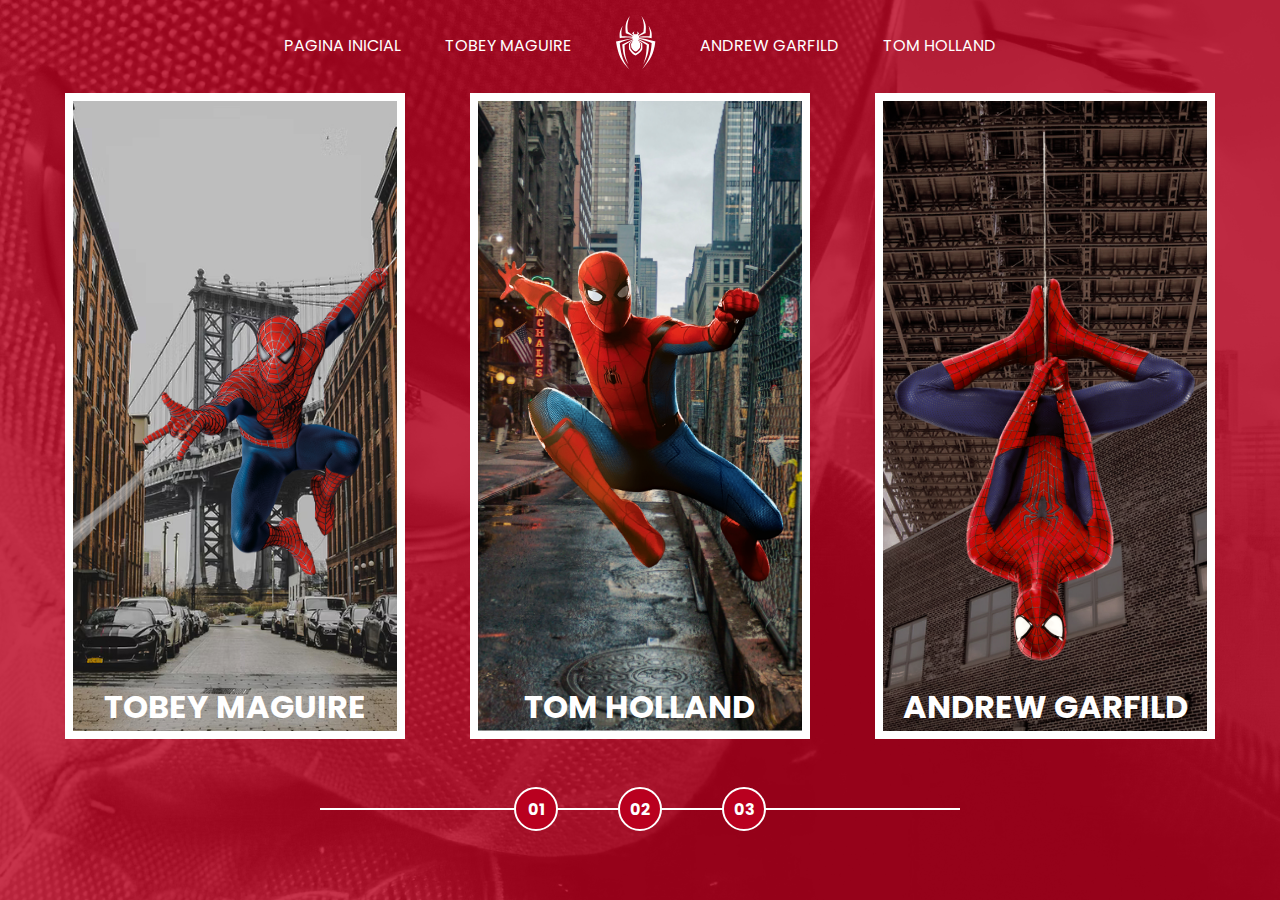
==== index.html @ 8a400611 "Primeiro commit" ====
<!DOCTYPE html>
<html lang="en">
<head>
    <meta charset="UTF-8">
    <meta http-equiv="X-UA-Compatible" content="IE=edge">
    <meta name="viewport" content="width=device-width, initial-scale=1.0">
    <title>Spider Man Multiverso</title>
    <script src="/assets/scripts/card-hover-animation.js"></script>
    <link rel="stylesheet" href="/assets/css/home-page-styles.css">

</head>
<body>
    <nav class="s-menu">
        <ul>
            <li class="s-menu__item">
                <a href="#">Pagina inicial</a>
            </li>
            <li class="s-menu__item">
                <a href="#">Tobey maguire</a>
            </li>
            <li class=" s-menu__item s-menu__icon">
               <img src="/assets/images/icons/spider.svg" alt="SpiderMan">
            </li>
            <li class="s-menu__item">
                <a href="#">Andrew Garfild</a>
            </li>
            <li class="s-menu__item">
                <a href="#">Tom Holland</a>
            </li>
        </ul>
        <div class=""></div>
    </nav>
    <div class="s-container">
        <a href="#"class="s-card">
            <img class="s-card__background" src="/assets/images/pic-sm-bg-01.jpg" alt="">
            <img class="s-card__image" src="/assets/images/spider-man-01.png" alt="Tobey Maguire">
            <h2 class="s-card__tittle">Tobey Maguire</h2>
        </a>
        <a href="#"class="s-card">
            <img class="s-card__background" src="/assets/images/pic-sm-bg-02.jpg" alt="">
            <img class="s-card__image" src="/assets/images/spider-man-02.png" alt="Tom Holland">
            <h2 class="s-card__tittle">Tom Holland</h2>
        </a>
        <a href="#"class="s-card">
            <img  class="s-card__background"src="/assets/images/pic-sm-bg-03.jpg" alt="">
            <img class="s-card__image" src="/assets/images/spider-man-03.png" alt="Andrew Garfild">
            <h2 class="s-card__tittle">Andrew Garfild</h2>
        </a>
    </div>
    <div class="s-controller">
        <div class="s-controller__button">
            01
        </div>
        <div class="s-controller__button">
            02
        </div>
        <div class="s-controller__button">
            03
        </div>
        <div class="s-controller__line"></div>
    </div>
</body>
</html>
---- assets/css/home-page-styles.css ----
@import url('/assets/css/reset.css');
@import url('/assets/css/global.css');



body{
    background-color: var(--primary-color);
}

body::before{
    content: "";
    background-image: url('/assets/images/spider-man-background.jpg');
    background-repeat: no-repeat;
    background-position: center;
    background-size: cover;
    width: 100%;
    height: 100%;
    position: absolute;
    opacity: 0.2;
}
.s-menu{
    padding:1rem 0;
    width: 100%;
    text-align: center;
    position: relative;

}
.s-menu__item{
    display: inline-block;
    text-transform: uppercase;
    margin: 0 1.25rem;
}

.s-menu__icon{
width: 2.5rem;
margin: 0 1.25rem;
vertical-align: middle;
}
.s-container{
    position: relative;
    display: flex;
    align-items: center;
    justify-content: space-evenly;

}
.s-card{
  border: 0.5rem solid white;
  width: calc(100% / 3 - 8%);
  height: 70vh;
  position: relative;
}

.s-card__background{
    width: 100%;
    height: 100%;
    object-fit: cover;
    position: absolute;
    opacity: 1;
}
.s-card__image{
    width: 100%;
    height: 100%;
    object-fit: contain;
    position: relative;
}
.s-card__tittle{
    font-size: 2rem;
    text-transform: uppercase;
    text-align: center;
    position: absolute;
    width:100% ;
    bottom:0 ;
}
.s-controller{
    position: relative;
    display: flex;
    justify-content: center;
    align-items: center;
    margin-top: 3rem;

}
.s-controller__button{
    display: flex;
    align-items: center;
    justify-content: center;
    width: 2.5rem;
    height: 2.5rem;
    border: 2px solid white;
    border-radius: 50%;
    background-color: var(--primary-color);
    text-align:center ;
    font-size: 1rem;
    font-weight: bold;
    cursor: pointer;
    z-index: 1;
    transition:transform 0.3s ease-in-out ;
}
.s-controller__button:hover{
    transform: scale(1.1);
}


.s-controller__button:nth-child(2){
    margin:0 3.75rem ;
}

.s-controller__line{
background-color: white;
width: 50%;
height: 2px;
position: absolute;

}

/* animação do hover ****** na liha abaixo*/
.s-card--hovered .s-card__background{
    cursor: pointer;
    opacity: 0;

}
.s-card--hovered .s-card__image{
    transform:scale(1.4) ;
}
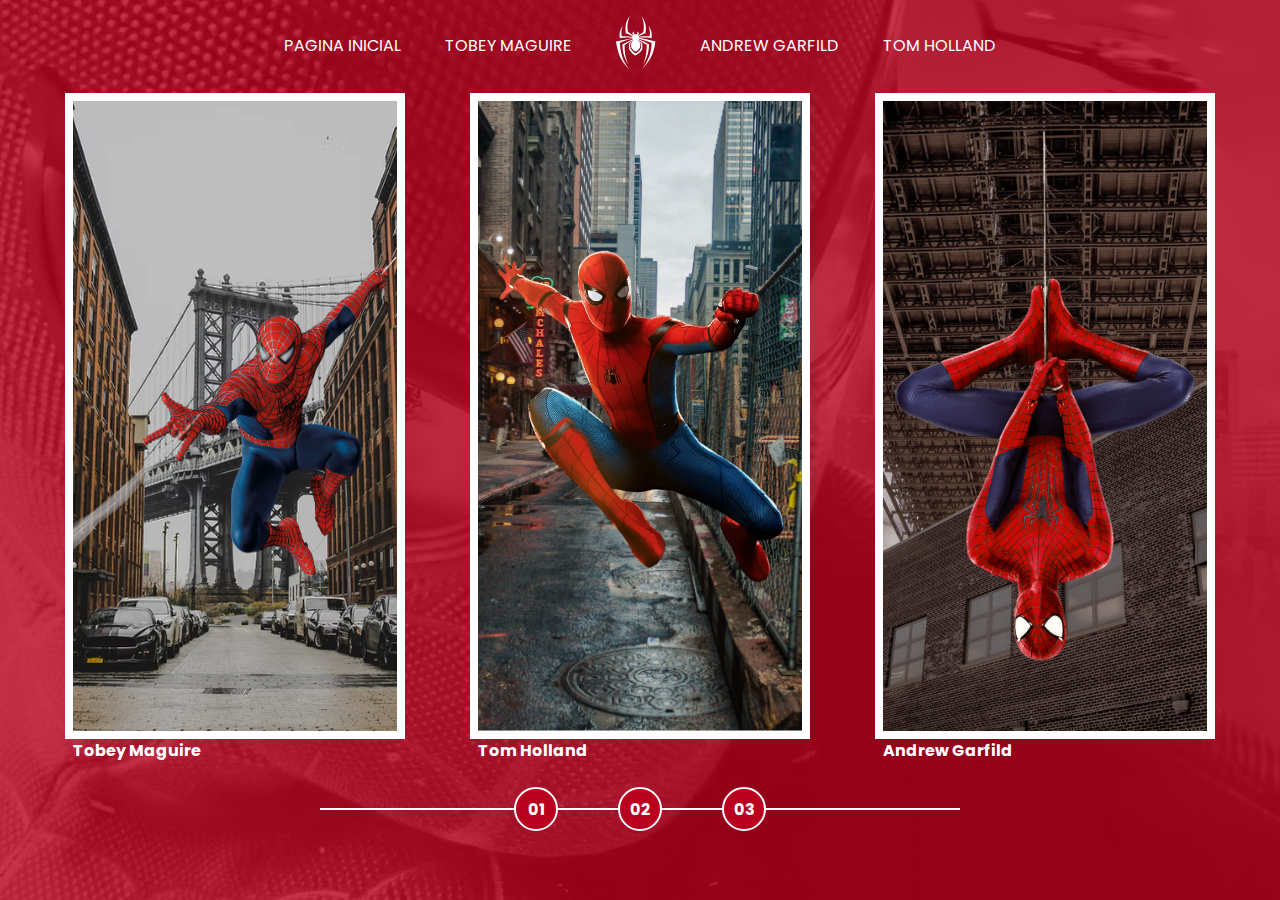
==== commit c80af783: "adcionado Pages" ====
--- a/index.html
+++ b/index.html
@@ -31,17 +31,17 @@
         <div class=""></div>
     </nav>
     <div class="s-container">
-        <a href="#"class="s-card">
+        <a href="#"class="s-card" id="spider-man-01">
             <img class="s-card__background" src="/assets/images/pic-sm-bg-01.jpg" alt="">
             <img class="s-card__image" src="/assets/images/spider-man-01.png" alt="Tobey Maguire">
             <h2 class="s-card__tittle">Tobey Maguire</h2>
         </a>
-        <a href="#"class="s-card">
+        <a href="#"class="s-card" id="spider-man-02">
             <img class="s-card__background" src="/assets/images/pic-sm-bg-02.jpg" alt="">
             <img class="s-card__image" src="/assets/images/spider-man-02.png" alt="Tom Holland">
             <h2 class="s-card__tittle">Tom Holland</h2>
         </a>
-        <a href="#"class="s-card">
+        <a href="#"class="s-card" id="spider-man-03">
             <img  class="s-card__background"src="/assets/images/pic-sm-bg-03.jpg" alt="">
             <img class="s-card__image" src="/assets/images/spider-man-03.png" alt="Andrew Garfild">
             <h2 class="s-card__tittle">Andrew Garfild</h2>
--- a/assets/css/home-page-styles.css
+++ b/assets/css/home-page-styles.css
@@ -1,123 +1,156 @@
 @import url('/assets/css/reset.css');
 @import url('/assets/css/global.css');
 
-
-
-body{
-    background-color: var(--primary-color);
+body {
+  background-color: var(--primary-color);
 }
 
-body::before{
-    content: "";
-    background-image: url('/assets/images/spider-man-background.jpg');
-    background-repeat: no-repeat;
-    background-position: center;
-    background-size: cover;
-    width: 100%;
-    height: 100%;
-    position: absolute;
-    opacity: 0.2;
-}
-.s-menu{
-    padding:1rem 0;
-    width: 100%;
-    text-align: center;
-    position: relative;
-
-}
-.s-menu__item{
-    display: inline-block;
-    text-transform: uppercase;
-    margin: 0 1.25rem;
+body::before {
+  content: "";
+  background-image: url('/assets/images/spider-man-background.jpg');
+  background-repeat: no-repeat;
+  background-position: center;
+  background-size: cover;
+  width: 100%;
+  height: 100%;
+  position: absolute;
+  opacity: 0.2;
+  transition: background-image 1s ease-in-out, opacity 1s ease-in-out;
 }
 
-.s-menu__icon{
-width: 2.5rem;
-margin: 0 1.25rem;
-vertical-align: middle;
+.s-menu {
+  padding: 1rem 0;
+  width: 100%;
+  text-align: center;
+  position: relative;
 }
-.s-container{
-    position: relative;
-    display: flex;
-    align-items: center;
-    justify-content: space-evenly;
 
+.s-menu__item {
+  display: inline-block;
+  text-transform: uppercase;
+  margin: 0 1.25rem;
 }
-.s-card{
+
+.s-menu__icon {
+  width: 2.5rem;
+  margin: 0 1.25rem;
+  vertical-align: middle;
+}
+
+.s-container {
+  position: relative;
+  display: flex;
+  align-items: center;
+  justify-content: space-evenly;
+}
+
+.s-card {
   border: 0.5rem solid white;
   width: calc(100% / 3 - 8%);
   height: 70vh;
   position: relative;
+  transition: filter .5s ease-in-out;
 }
 
-.s-card__background{
-    width: 100%;
-    height: 100%;
-    object-fit: cover;
-    position: absolute;
-    opacity: 1;
-}
-.s-card__image{
-    width: 100%;
-    height: 100%;
-    object-fit: contain;
-    position: relative;
-}
-.s-card__tittle{
-    font-size: 2rem;
-    text-transform: uppercase;
-    text-align: center;
-    position: absolute;
-    width:100% ;
-    bottom:0 ;
-}
-.s-controller{
-    position: relative;
-    display: flex;
-    justify-content: center;
-    align-items: center;
-    margin-top: 3rem;
-
-}
-.s-controller__button{
-    display: flex;
-    align-items: center;
-    justify-content: center;
-    width: 2.5rem;
-    height: 2.5rem;
-    border: 2px solid white;
-    border-radius: 50%;
-    background-color: var(--primary-color);
-    text-align:center ;
-    font-size: 1rem;
-    font-weight: bold;
-    cursor: pointer;
-    z-index: 1;
-    transition:transform 0.3s ease-in-out ;
-}
-.s-controller__button:hover{
-    transform: scale(1.1);
+.s-card__background {
+  width: 100%;
+  height: 100%;
+  object-fit: cover;
+  position: absolute;
+  opacity: 1;
+  transition: opacity 1s ease-in-out;
 }
 
-
-.s-controller__button:nth-child(2){
-    margin:0 3.75rem ;
+.s-card__image {
+  width: 100%;
+  height: 100%;
+  object-fit: contain;
+  position: relative;
+  transition: 1s ease-in-out;
 }
 
-.s-controller__line{
-background-color: white;
-width: 50%;
-height: 2px;
-position: absolute;
-
+.s-card__title {
+  font-size: 2rem;
+  text-transform: uppercase;
+  text-align: center;
+  position: absolute;
+  width: 100%;
+  bottom: 0;
+  transition: bottom 1s ease-in-out;
 }
 
-/* animação do hover ****** na liha abaixo*/
-.s-card--hovered .s-card__background{
-    cursor: pointer;
-    opacity: 0;
+.s-controller {
+  position: relative;
+  display: flex;
+  justify-content: center;
+  align-items: center;
+  margin-top: 3rem;
+}
 
+.s-controller__button {
+  display: flex;
+  align-items: center;
+  justify-content: center;
+  width: 2.5rem;
+  height: 2.5rem;
+  border: 2px solid white;
+  border-radius: 50%;
+  background-color: var(--primary-color);
+  text-align: center;
+  font-size: 1rem;
+  font-weight: bold;
+  cursor: pointer;
+  z-index: 1;
+  transition: transform 0.3s ease-in-out;
 }
-.s-card--hovered .s-card__image{
-    transform:scale(1.4) ;
+
+.s-controller__button:hover {
+  transform: scale(1.1);
+}
+
+.s-controller__button:nth-child(2) {
+  margin: 0 3.75rem;
+}
+
+.s-controller__line {
+  background-color: white;
+  width: 50%;
+  height: 2px;
+  position: absolute;
+}
+
+/* Hover Animation */
+
+.s-card--hovered .s-card__background {
+  cursor: pointer;
+  opacity: 0;
+}
+
+.s-card--hovered .s-card__image {
+  transform: scale(1.4);
+  filter: drop-shadow(30px 10px 4px rgba(0, 0, 0, .5));
+}
+
+body#spider-man-01-hovered::before {
+  background-image: url('/assets/images/pic-sm-bg-01.jpg');
+}
+
+body#spider-man-02-hovered::before {
+  background-image: url('/assets/images/pic-sm-bg-02.jpg');
+}
+
+body#spider-man-03-hovered::before {
+  background-image: url('/assets/images/pic-sm-bg-03.jpg');
+}
+
+body[id^="spider-man-"]::before {
+  opacity: 1;
+}
+
+body[id^="spider-man-"] .s-card:not(.s-card--hovered) {
+  filter: grayscale(100%);
+}
+
+.s-card--hovered .s-card__title {
+  bottom: 50%;
 }